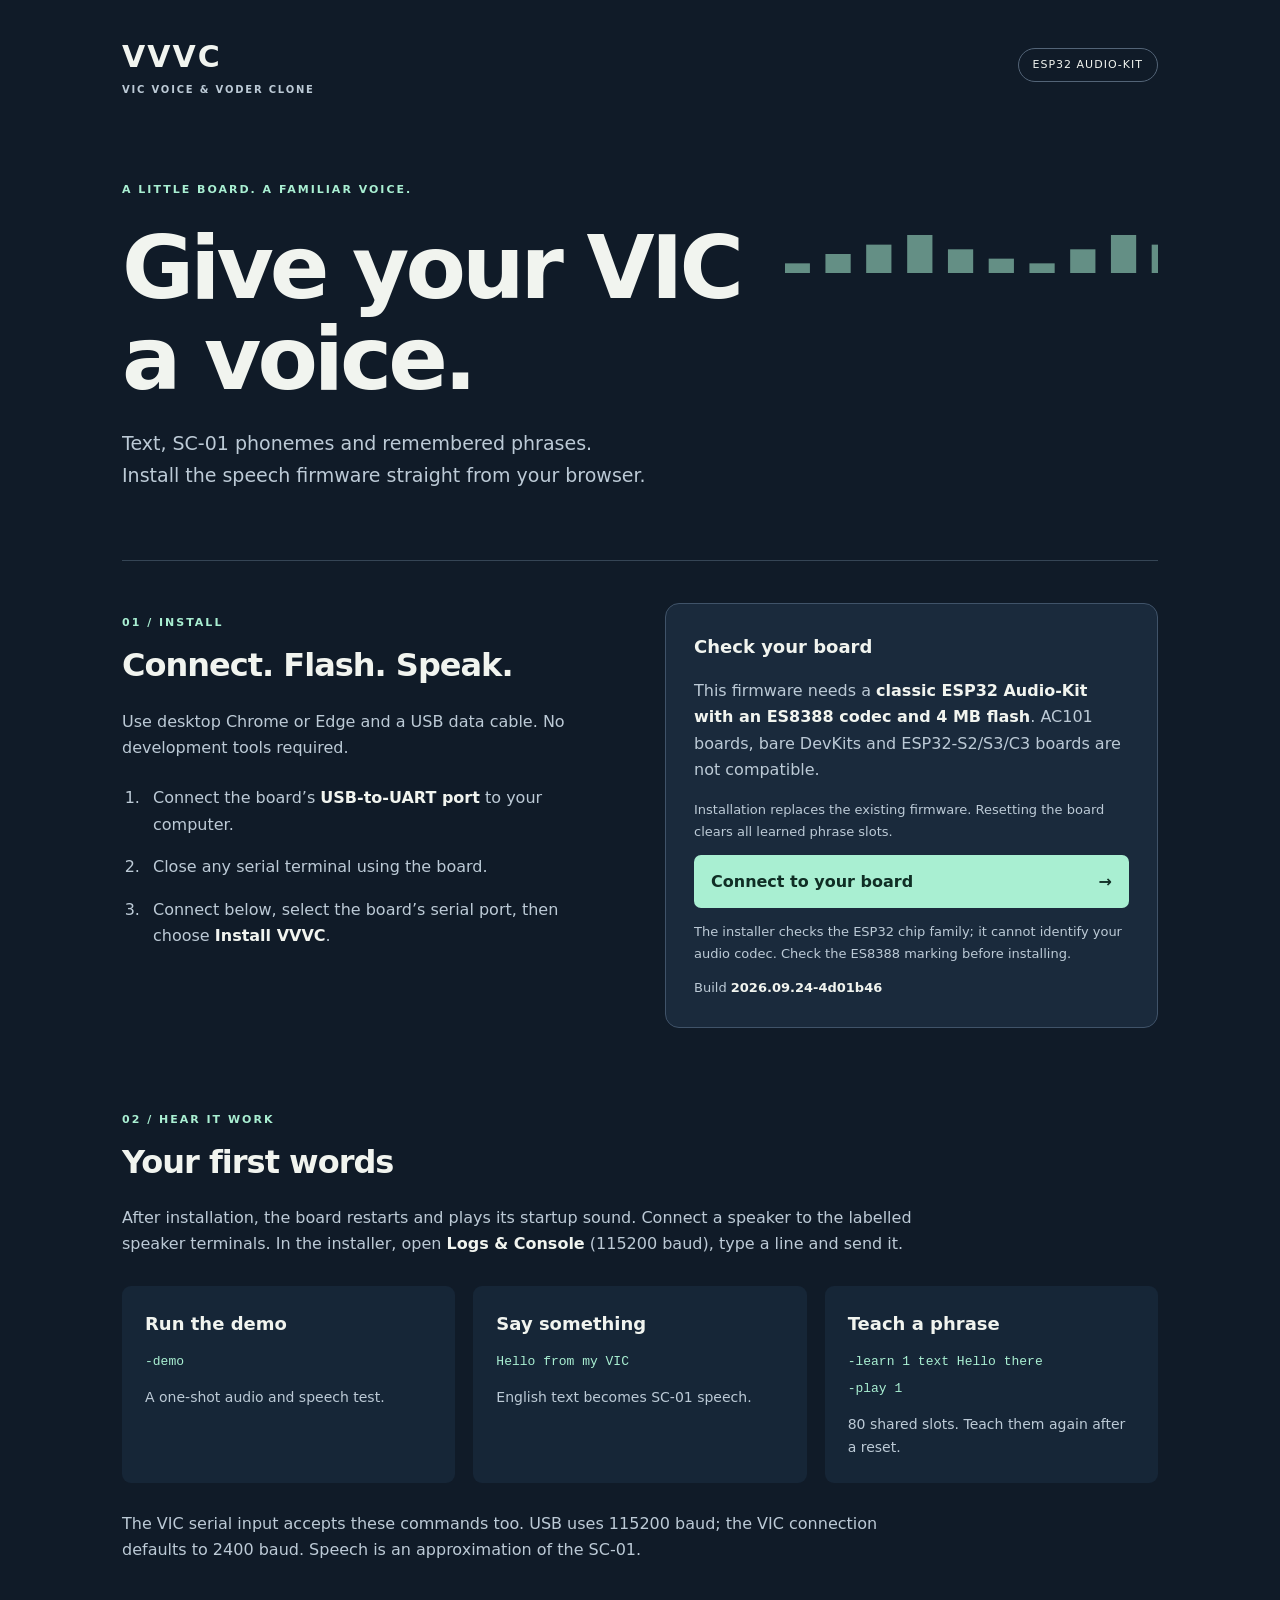
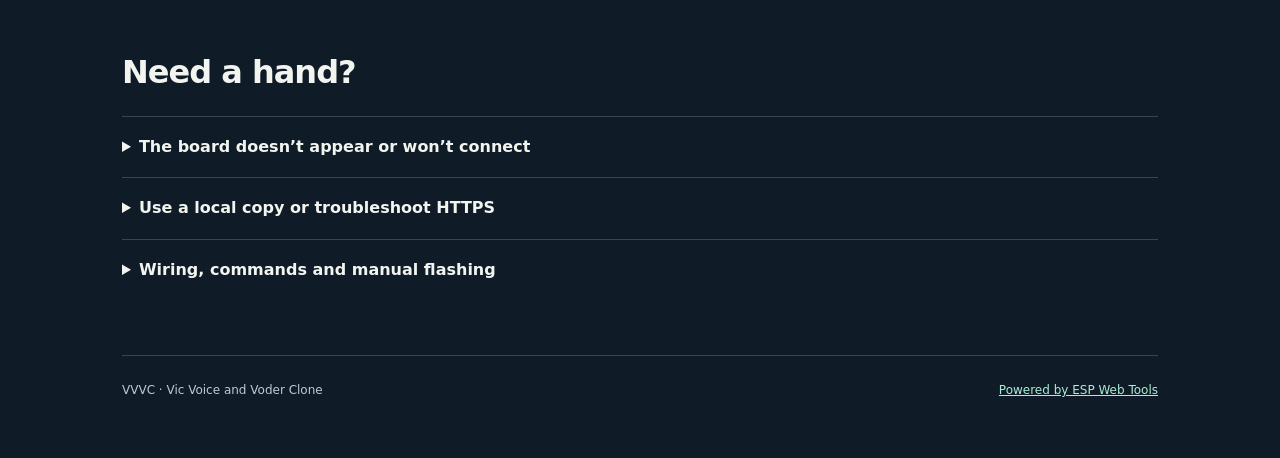
==== index.html @ d85aaa0e "Publish browser installer on project Pages" ====
<!doctype html>
<html lang="en">
<head>
  <meta charset="utf-8">
  <meta name="viewport" content="width=device-width, initial-scale=1">
  <meta name="description" content="Install Vic Voice and Voder Clone on an ESP32 Audio-Kit directly from your browser.">
  <title>VVVC · Install your voice</title>
  <link rel="stylesheet" href="style.css">
  <script type="module" src="app.js"></script>
</head>
<body>
<main>
  <header><a class="brand" href="./">VVVC<span>VIC VOICE &amp; VODER CLONE</span></a><span class="badge">ESP32 AUDIO-KIT</span></header>
  <section class="intro">
    <p class="eyebrow">A LITTLE BOARD. A FAMILIAR VOICE.</p>
    <h1>Give your VIC<br>a voice.</h1>
    <p class="lead">Text, SC-01 phonemes and remembered phrases.<br>Install the speech firmware straight from your browser.</p>
    <div class="wave" aria-hidden="true">▂ ▄ ▆ █ ▅ ▃ ▂ ▅ █ ▆ ▄ ▂ ▃ ▆ █ ▄ ▂</div>
  </section>
  <section class="installer" aria-labelledby="install-title">
    <div><p class="eyebrow">01 / INSTALL</p><h2 id="install-title">Connect. Flash. Speak.</h2>
      <p>Use desktop Chrome or Edge and a USB data cable. No development tools required.</p>
      <ol><li>Connect the board’s <strong>USB-to-UART port</strong> to your computer.</li><li>Close any serial terminal using the board.</li><li>Connect below, select the board’s serial port, then choose <strong>Install VVVC</strong>.</li></ol>
    </div>
    <div class="install-card">
      <h3>Check your board</h3>
      <p>This firmware needs a <strong>classic ESP32 Audio-Kit with an ES8388 codec and 4 MB flash</strong>. AC101 boards, bare DevKits and ESP32-S2/S3/C3 boards are not compatible.</p>
      <p class="small">Installation replaces the existing firmware. Resetting the board clears all learned phrase slots.</p>
      <div id="status" role="status">Loading the installer…</div>
      <esp-web-install-button id="installer" manifest="manifest.json" hidden>
        <button slot="activate">Connect to your board <span aria-hidden="true">→</span></button>
        <span slot="unsupported">Use desktop Chrome or Edge with Web Serial support.</span>
        <span slot="not-allowed">Open this page over HTTPS to connect to your board.</span>
      </esp-web-install-button>
      <p class="small">The installer checks the ESP32 chip family; it cannot identify your audio codec. Check the ES8388 marking before installing.</p>
      <p class="release">Build <strong>2026.09.24-4d01b46</strong></p>
    </div>
  </section>
  <section class="after" aria-labelledby="test-title"><p class="eyebrow">02 / HEAR IT WORK</p><h2 id="test-title">Your first words</h2>
    <p>After installation, the board restarts and plays its startup sound. Connect a speaker to the labelled speaker terminals. In the installer, open <strong>Logs &amp; Console</strong> (115200 baud), type a line and send it.</p>
    <div class="commands"><article><h3>Run the demo</h3><code>-demo</code><p>A one-shot audio and speech test.</p></article><article><h3>Say something</h3><code>Hello from my VIC</code><p>English text becomes SC-01 speech.</p></article><article><h3>Teach a phrase</h3><code>-learn 1 text Hello there</code><code>-play 1</code><p>80 shared slots. Teach them again after a reset.</p></article></div>
    <p>The VIC serial input accepts these commands too. USB uses 115200 baud; the VIC connection defaults to 2400 baud. Speech is an approximation of the SC-01.</p>
  </section>
  <section class="help"><h2>Need a hand?</h2><details><summary>The board doesn’t appear or won’t connect</summary><p>Check that the cable carries data and uses the USB-to-UART connector. Close other serial programs. If the installer stays on “Connecting”, hold BOOT while connecting, then release it once flashing begins. A missing serial port may require the USB bridge manufacturer’s driver.</p></details>
    <details><summary>Use a local copy or troubleshoot HTTPS</summary><p>This HTTPS site can flash directly from Chrome or Edge. For a local copy, <a href="vvvc-local-installer.zip" download>download the installer ZIP</a>, extract it, then double-click <strong>start-local.bat</strong> on Windows. This requires Python 3. Open <strong>http://localhost:8765</strong> in Chrome or Edge and leave the launcher window open while flashing. Do not open index.html directly from a drive.</p><p>Browsers need HTTPS with a trusted certificate or localhost to access USB serial ports. An ordinary HTTP website can provide downloads, but cannot connect to your board.</p></details>
    <details><summary>Wiring, commands and manual flashing</summary><p><a href="guide.pdf">User &amp; VIC-20 wiring guide (review draft, PDF)</a> — includes connector viewing directions, examples and phrase learning.</p><p><a href="firmware/vvvc-8982aad5107b84ea.bin" download>Download the merged firmware</a> for manual installation at address <code>0x0</code>. It includes the bootloader and partition table.</p><p><a href="release.json">Build details and SHA-256 checksum</a></p></details>
  </section>
  <footer><span>VVVC · Vic Voice and Voder Clone</span><a href="https://esphome.github.io/esp-web-tools/">Powered by ESP Web Tools</a></footer>
</main>
</body>
</html>
---- style.css ----
:root{color-scheme:dark;--bg:#101b28;--panel:#1a2a3c;--ink:#f1f4ef;--muted:#bccad6;--accent:#a9efd2;font:16px/1.65 system-ui,sans-serif}*{box-sizing:border-box}body{margin:0;background:var(--bg);color:var(--ink)}main{max-width:1100px;margin:auto;padding:32px}a{color:var(--accent)}header,footer{display:flex;justify-content:space-between;align-items:center;gap:24px}.brand{text-decoration:none;font-size:30px;font-weight:850;letter-spacing:2px;color:var(--ink)}.brand span{display:block;font-size:10px;letter-spacing:1.8px;color:var(--muted)}.badge{font-size:11px;letter-spacing:1px;border:1px solid #536477;border-radius:30px;padding:7px 14px}.intro{position:relative;padding:72px 0 50px;overflow:hidden}.eyebrow{color:var(--accent);font-size:11px;font-weight:750;letter-spacing:2px}h1{font-size:clamp(56px,8vw,88px);line-height:1.03;letter-spacing:-4px;margin:24px 0}h2{font-size:32px;line-height:1.2;letter-spacing:-1px;margin:14px 0 24px}h3{font-size:18px;margin:0 0 12px}.lead{font-size:19px;color:var(--muted)}.wave{position:absolute;right:0;top:130px;color:var(--accent);font-size:32px;letter-spacing:3px;opacity:.55;width:36%;overflow:hidden;white-space:nowrap}.installer{display:grid;grid-template-columns:1fr 1fr;gap:50px;border-top:1px solid #354555;padding:42px 0}p,li{color:var(--muted)}strong{color:var(--ink)}ol{padding-left:23px}li{padding:8px 0 8px 8px}.install-card{background:var(--panel);border:1px solid #405369;border-radius:14px;padding:28px}.small,.release{font-size:13px}.release{margin-bottom:0}.release strong{overflow-wrap:anywhere}button{width:100%;border:0;border-radius:7px;background:var(--accent);color:#102e25;font:750 16px system-ui;padding:17px;cursor:pointer;display:flex;justify-content:space-between}button:hover{background:#d0f9e8}button:focus-visible,a:focus-visible,summary:focus-visible{outline:3px solid #ffd988;outline-offset:5px}#status:not(:empty){padding:12px;border-left:3px solid #ffd988;color:#ffe8b7;margin-bottom:16px}#status:empty{display:none}[hidden]{display:none!important}.after{padding:30px 0}.after>p{max-width:800px}.commands{display:grid;grid-template-columns:repeat(3,1fr);gap:18px;margin:28px 0}.commands article{padding:23px;background:#162637;border-radius:9px}.commands code{display:block;margin:6px 0;color:var(--accent);font-size:13px;overflow-wrap:anywhere}.commands p{font-size:14px;margin-bottom:0}.help{padding:30px 0}details{border-top:1px solid #354555;padding:17px 0}summary{cursor:pointer;font-weight:650}details p{max-width:850px}footer{margin-top:25px;border-top:1px solid #354555;padding:25px 0;font-size:12px;color:var(--muted)}@media(max-width:760px){main{padding:22px}.badge{display:none}.intro{padding:45px 0 30px}.wave{display:none}.installer{grid-template-columns:1fr;gap:20px}.commands{grid-template-columns:1fr}.install-card{padding:22px}footer{align-items:flex-start;flex-direction:column;gap:8px}}
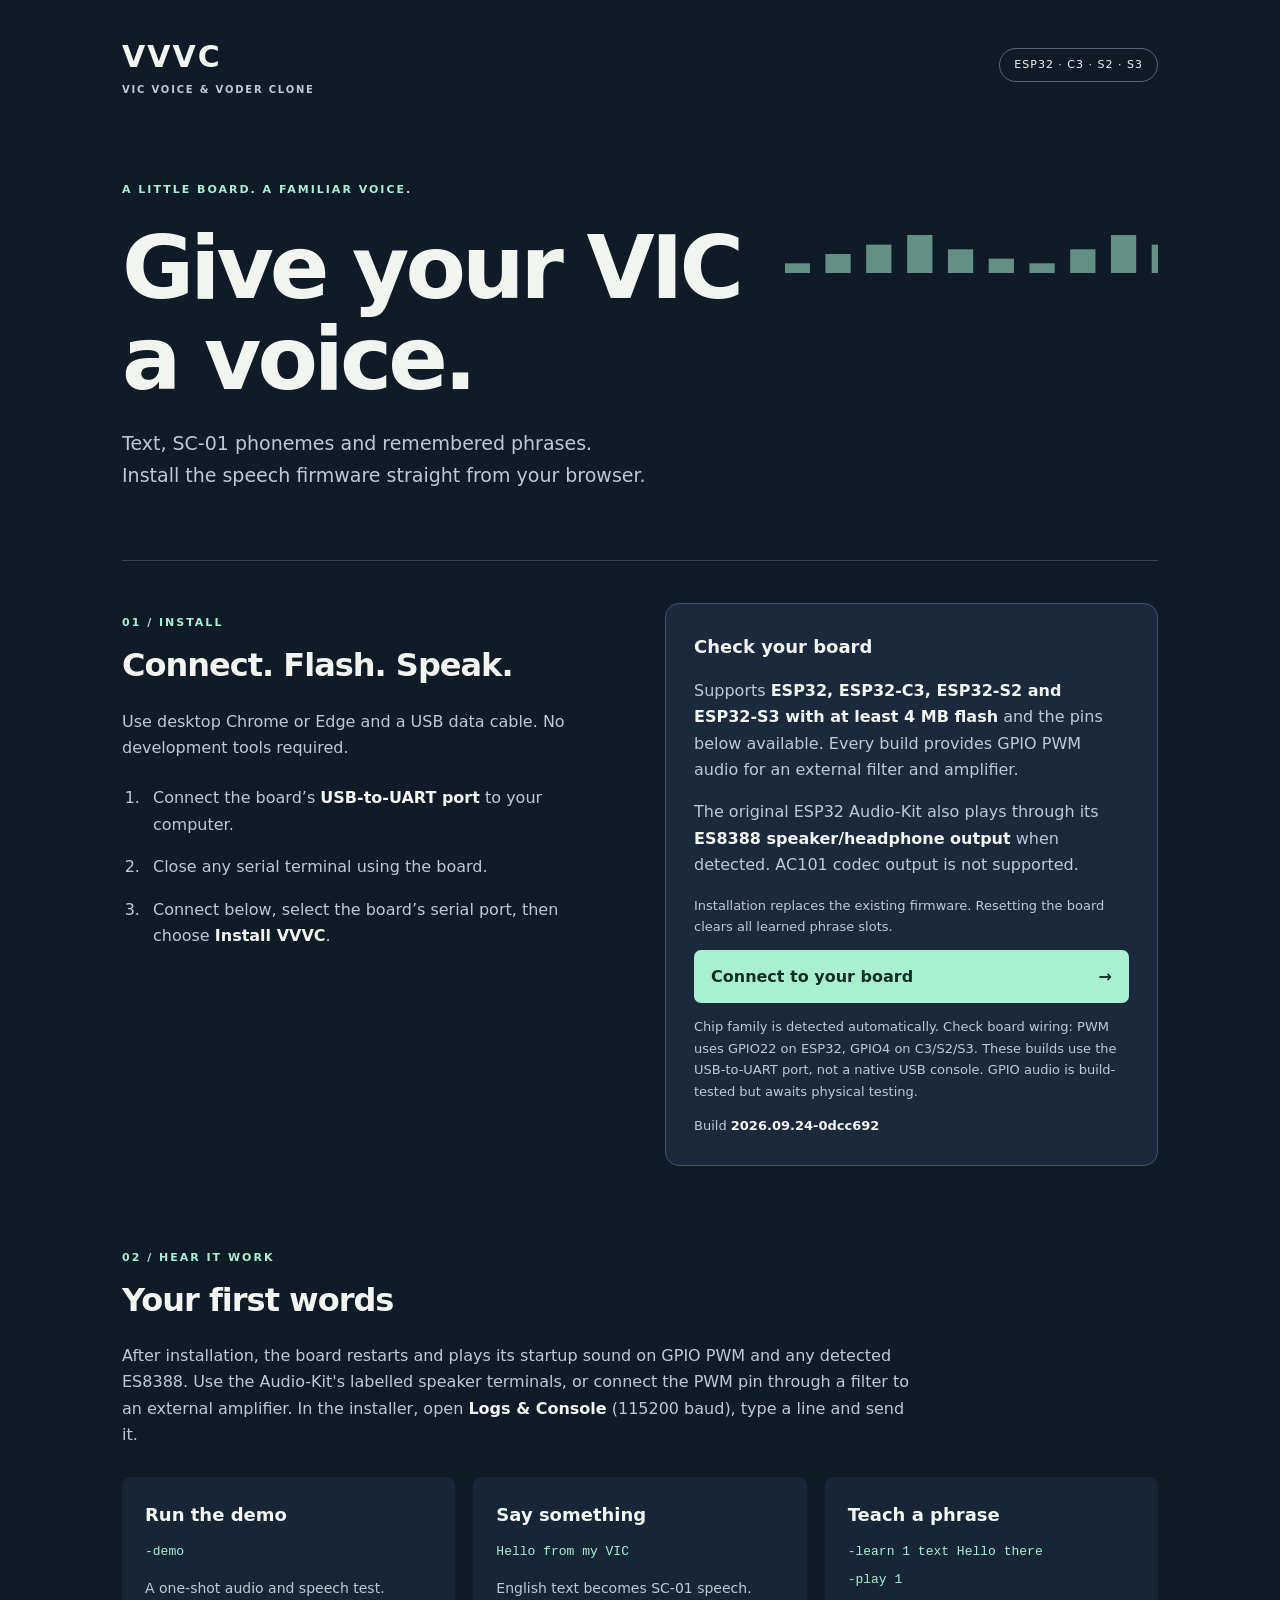
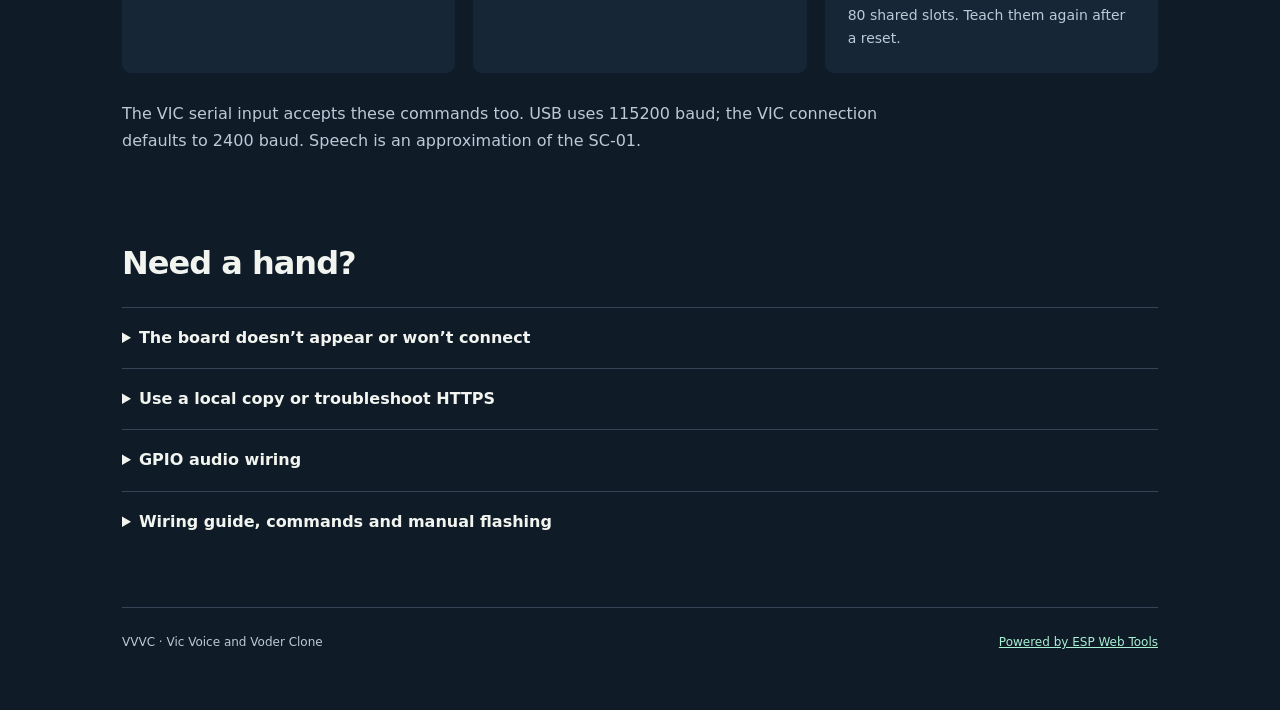
==== commit b2fcd87b: "Publish current VVVC browser installer" ====
--- a/index.html
+++ b/index.html
@@ -3,14 +3,14 @@
 <head>
   <meta charset="utf-8">
   <meta name="viewport" content="width=device-width, initial-scale=1">
-  <meta name="description" content="Install Vic Voice and Voder Clone on an ESP32 Audio-Kit directly from your browser.">
+  <meta name="description" content="Install Vic Voice and Voder Clone on ESP32, C3, S2 or S3 boards, with GPIO PWM audio and optional Audio-Kit speaker output.">
   <title>VVVC · Install your voice</title>
   <link rel="stylesheet" href="style.css">
   <script type="module" src="app.js"></script>
 </head>
 <body>
 <main>
-  <header><a class="brand" href="./">VVVC<span>VIC VOICE &amp; VODER CLONE</span></a><span class="badge">ESP32 AUDIO-KIT</span></header>
+  <header><a class="brand" href="./">VVVC<span>VIC VOICE &amp; VODER CLONE</span></a><span class="badge">ESP32 · C3 · S2 · S3</span></header>
   <section class="intro">
     <p class="eyebrow">A LITTLE BOARD. A FAMILIAR VOICE.</p>
     <h1>Give your VIC<br>a voice.</h1>
@@ -24,7 +24,8 @@
     </div>
     <div class="install-card">
       <h3>Check your board</h3>
-      <p>This firmware needs a <strong>classic ESP32 Audio-Kit with an ES8388 codec and 4 MB flash</strong>. AC101 boards, bare DevKits and ESP32-S2/S3/C3 boards are not compatible.</p>
+      <p>Supports <strong>ESP32, ESP32-C3, ESP32-S2 and ESP32-S3 with at least 4 MB flash</strong> and the pins below available. Every build provides GPIO PWM audio for an external filter and amplifier.</p>
+      <p>The original ESP32 Audio-Kit also plays through its <strong>ES8388 speaker/headphone output</strong> when detected. AC101 codec output is not supported.</p>
       <p class="small">Installation replaces the existing firmware. Resetting the board clears all learned phrase slots.</p>
       <div id="status" role="status">Loading the installer…</div>
       <esp-web-install-button id="installer" manifest="manifest.json" hidden>
@@ -32,18 +33,23 @@
         <span slot="unsupported">Use desktop Chrome or Edge with Web Serial support.</span>
         <span slot="not-allowed">Open this page over HTTPS to connect to your board.</span>
       </esp-web-install-button>
-      <p class="small">The installer checks the ESP32 chip family; it cannot identify your audio codec. Check the ES8388 marking before installing.</p>
-      <p class="release">Build <strong>2026.09.24-4d01b46</strong></p>
+      <p class="small">Chip family is detected automatically. Check board wiring: PWM uses GPIO22 on ESP32, GPIO4 on C3/S2/S3. These builds use the USB-to-UART port, not a native USB console. GPIO audio is build-tested but awaits physical testing.</p>
+      <p class="release">Build <strong>2026.09.24-0dcc692</strong></p>
     </div>
   </section>
   <section class="after" aria-labelledby="test-title"><p class="eyebrow">02 / HEAR IT WORK</p><h2 id="test-title">Your first words</h2>
-    <p>After installation, the board restarts and plays its startup sound. Connect a speaker to the labelled speaker terminals. In the installer, open <strong>Logs &amp; Console</strong> (115200 baud), type a line and send it.</p>
+    <p>After installation, the board restarts and plays its startup sound on GPIO PWM and any detected ES8388. Use the Audio-Kit's labelled speaker terminals, or connect the PWM pin through a filter to an external amplifier. In the installer, open <strong>Logs &amp; Console</strong> (115200 baud), type a line and send it.</p>
     <div class="commands"><article><h3>Run the demo</h3><code>-demo</code><p>A one-shot audio and speech test.</p></article><article><h3>Say something</h3><code>Hello from my VIC</code><p>English text becomes SC-01 speech.</p></article><article><h3>Teach a phrase</h3><code>-learn 1 text Hello there</code><code>-play 1</code><p>80 shared slots. Teach them again after a reset.</p></article></div>
     <p>The VIC serial input accepts these commands too. USB uses 115200 baud; the VIC connection defaults to 2400 baud. Speech is an approximation of the SC-01.</p>
   </section>
   <section class="help"><h2>Need a hand?</h2><details><summary>The board doesn’t appear or won’t connect</summary><p>Check that the cable carries data and uses the USB-to-UART connector. Close other serial programs. If the installer stays on “Connecting”, hold BOOT while connecting, then release it once flashing begins. A missing serial port may require the USB bridge manufacturer’s driver.</p></details>
     <details><summary>Use a local copy or troubleshoot HTTPS</summary><p>This HTTPS site can flash directly from Chrome or Edge. For a local copy, <a href="vvvc-local-installer.zip" download>download the installer ZIP</a>, extract it, then double-click <strong>start-local.bat</strong> on Windows. This requires Python 3. Open <strong>http://localhost:8765</strong> in Chrome or Edge and leave the launcher window open while flashing. Do not open index.html directly from a drive.</p><p>Browsers need HTTPS with a trusted certificate or localhost to access USB serial ports. An ordinary HTTP website can provide downloads, but cannot connect to your board.</p></details>
-    <details><summary>Wiring, commands and manual flashing</summary><p><a href="guide.pdf">User &amp; VIC-20 wiring guide (review draft, PDF)</a> — includes connector viewing directions, examples and phrase learning.</p><p><a href="firmware/vvvc-8982aad5107b84ea.bin" download>Download the merged firmware</a> for manual installation at address <code>0x0</code>. It includes the bootloader and partition table.</p><p><a href="release.json">Build details and SHA-256 checksum</a></p></details>
+    <details><summary>GPIO audio wiring</summary><p><strong>ESP32: GPIO22. C3/S2/S3: GPIO4.</strong> The signal is 8-bit PWM with a 156.25 kHz carrier, idle at 50% duty. It needs a low-pass filter, DC-blocking capacitor and amplifier. Never connect a speaker or headphones directly to a GPIO.</p><pre>PWM -- 1k --+-- 4.7k --+-- 1uF film -- amplifier input
+           |         |
+          22nF      4.7nF
+           |         |
+GND -------+---------+-------------- amplifier ground</pre><p>Use a high-impedance amplifier input (47 kOhm or greater), short wires and low initial volume. Check your board schematic for pin conflicts. The GPIO and codec carry the same sound with independent buffering, so they are not phase-aligned.</p><p>VIC UART RX/TX: GPIO18/5 on ESP32; GPIO6/7 on C3/S2/S3. The VIC transmit line still needs 5 V to 3.3 V level conversion. On the classic ESP32, GPIO33/32 are reserved for codec detection.</p></details>
+    <details><summary>Wiring guide, commands and manual flashing</summary><p><a href="guide.pdf">Audio-Kit user &amp; VIC-20 wiring guide (review draft, PDF)</a> — includes connector viewing directions, examples and phrase learning. This earlier guide does not cover the new GPIO circuit or C3/S2/S3 pin assignments above.</p><p>Choose the image for your chip family. All merged images include the bootloader and partition table and are flashed at <code>0x0</code>.</p><ul><li><a href="firmware/vvvc-esp32-26ab51cab584ed73.bin" download>ESP32 merged firmware</a></li><li><a href="firmware/vvvc-esp32c3-a80797969e1f2220.bin" download>ESP32-C3 merged firmware</a></li><li><a href="firmware/vvvc-esp32s2-a0f435d031085f73.bin" download>ESP32-S2 merged firmware</a></li><li><a href="firmware/vvvc-esp32s3-840fc54f69fe7b0f.bin" download>ESP32-S3 merged firmware</a></li></ul><p><a href="release.json">Build details and SHA-256 checksums</a></p></details>
   </section>
   <footer><span>VVVC · Vic Voice and Voder Clone</span><a href="https://esphome.github.io/esp-web-tools/">Powered by ESP Web Tools</a></footer>
 </main>
--- a/style.css
+++ b/style.css
@@ -1 +1,2 @@
 :root{color-scheme:dark;--bg:#101b28;--panel:#1a2a3c;--ink:#f1f4ef;--muted:#bccad6;--accent:#a9efd2;font:16px/1.65 system-ui,sans-serif}*{box-sizing:border-box}body{margin:0;background:var(--bg);color:var(--ink)}main{max-width:1100px;margin:auto;padding:32px}a{color:var(--accent)}header,footer{display:flex;justify-content:space-between;align-items:center;gap:24px}.brand{text-decoration:none;font-size:30px;font-weight:850;letter-spacing:2px;color:var(--ink)}.brand span{display:block;font-size:10px;letter-spacing:1.8px;color:var(--muted)}.badge{font-size:11px;letter-spacing:1px;border:1px solid #536477;border-radius:30px;padding:7px 14px}.intro{position:relative;padding:72px 0 50px;overflow:hidden}.eyebrow{color:var(--accent);font-size:11px;font-weight:750;letter-spacing:2px}h1{font-size:clamp(56px,8vw,88px);line-height:1.03;letter-spacing:-4px;margin:24px 0}h2{font-size:32px;line-height:1.2;letter-spacing:-1px;margin:14px 0 24px}h3{font-size:18px;margin:0 0 12px}.lead{font-size:19px;color:var(--muted)}.wave{position:absolute;right:0;top:130px;color:var(--accent);font-size:32px;letter-spacing:3px;opacity:.55;width:36%;overflow:hidden;white-space:nowrap}.installer{display:grid;grid-template-columns:1fr 1fr;gap:50px;border-top:1px solid #354555;padding:42px 0}p,li{color:var(--muted)}strong{color:var(--ink)}ol{padding-left:23px}li{padding:8px 0 8px 8px}.install-card{background:var(--panel);border:1px solid #405369;border-radius:14px;padding:28px}.small,.release{font-size:13px}.release{margin-bottom:0}.release strong{overflow-wrap:anywhere}button{width:100%;border:0;border-radius:7px;background:var(--accent);color:#102e25;font:750 16px system-ui;padding:17px;cursor:pointer;display:flex;justify-content:space-between}button:hover{background:#d0f9e8}button:focus-visible,a:focus-visible,summary:focus-visible{outline:3px solid #ffd988;outline-offset:5px}#status:not(:empty){padding:12px;border-left:3px solid #ffd988;color:#ffe8b7;margin-bottom:16px}#status:empty{display:none}[hidden]{display:none!important}.after{padding:30px 0}.after>p{max-width:800px}.commands{display:grid;grid-template-columns:repeat(3,1fr);gap:18px;margin:28px 0}.commands article{padding:23px;background:#162637;border-radius:9px}.commands code{display:block;margin:6px 0;color:var(--accent);font-size:13px;overflow-wrap:anywhere}.commands p{font-size:14px;margin-bottom:0}.help{padding:30px 0}details{border-top:1px solid #354555;padding:17px 0}summary{cursor:pointer;font-weight:650}details p{max-width:850px}footer{margin-top:25px;border-top:1px solid #354555;padding:25px 0;font-size:12px;color:var(--muted)}@media(max-width:760px){main{padding:22px}.badge{display:none}.intro{padding:45px 0 30px}.wave{display:none}.installer{grid-template-columns:1fr;gap:20px}.commands{grid-template-columns:1fr}.install-card{padding:22px}footer{align-items:flex-start;flex-direction:column;gap:8px}}
+pre{max-width:100%;overflow-x:auto;padding:16px;background:#162637;border-radius:8px;font-size:13px}
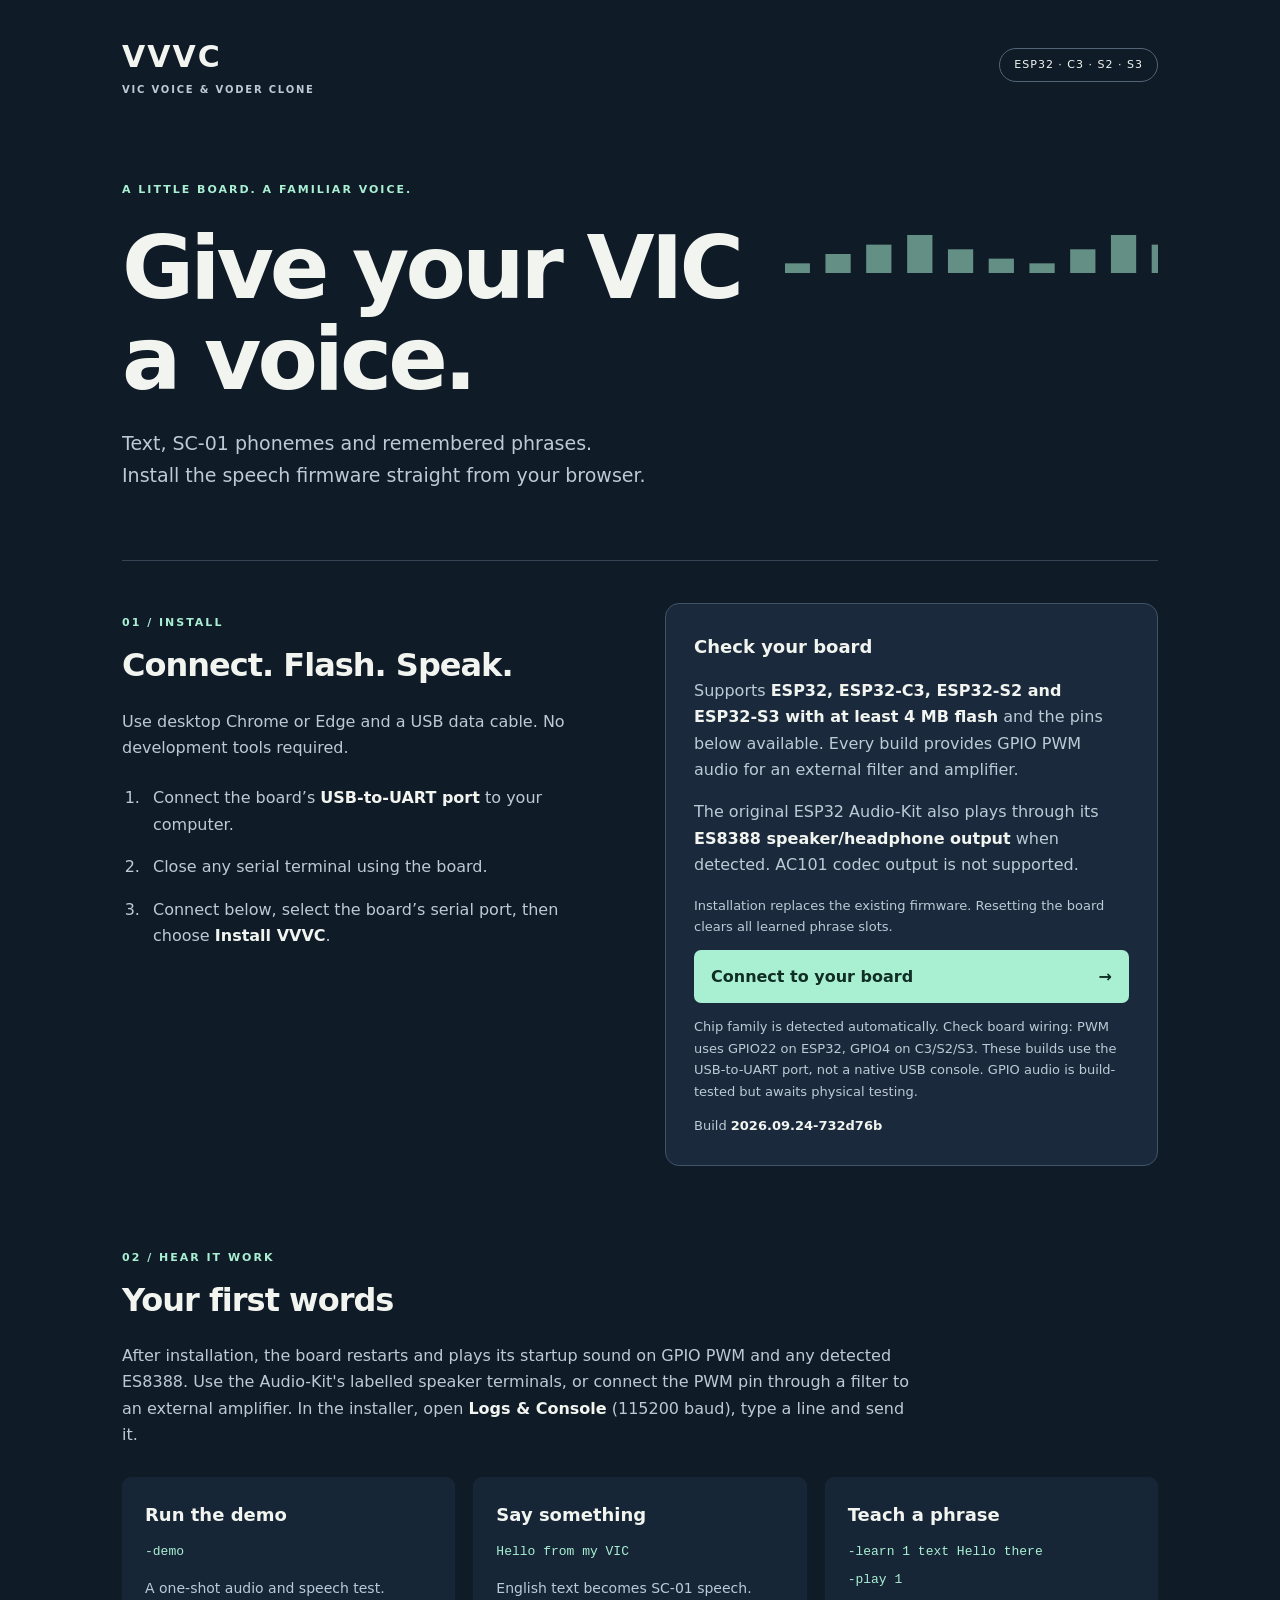
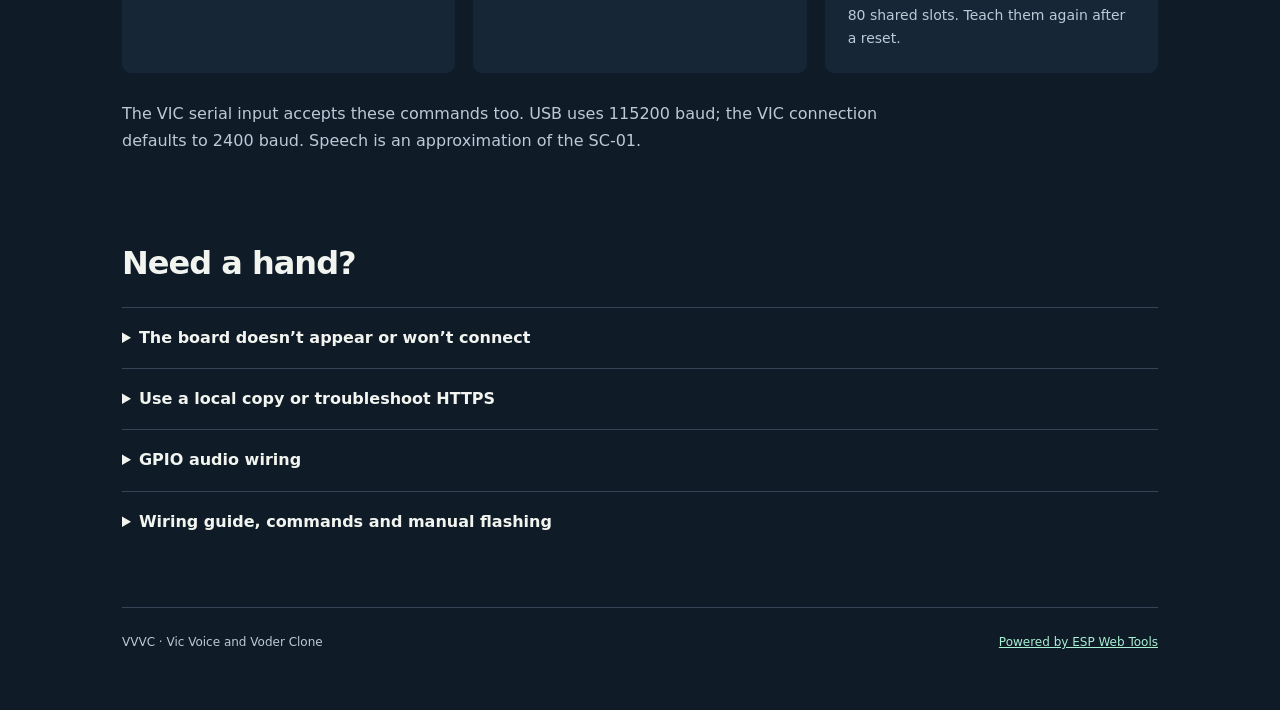
==== commit 518da3e6: "Publish current VVVC browser installer" ====
--- a/index.html
+++ b/index.html
@@ -34,7 +34,7 @@
         <span slot="not-allowed">Open this page over HTTPS to connect to your board.</span>
       </esp-web-install-button>
       <p class="small">Chip family is detected automatically. Check board wiring: PWM uses GPIO22 on ESP32, GPIO4 on C3/S2/S3. These builds use the USB-to-UART port, not a native USB console. GPIO audio is build-tested but awaits physical testing.</p>
-      <p class="release">Build <strong>2026.09.24-0dcc692</strong></p>
+      <p class="release">Build <strong>2026.09.24-732d76b</strong></p>
     </div>
   </section>
   <section class="after" aria-labelledby="test-title"><p class="eyebrow">02 / HEAR IT WORK</p><h2 id="test-title">Your first words</h2>
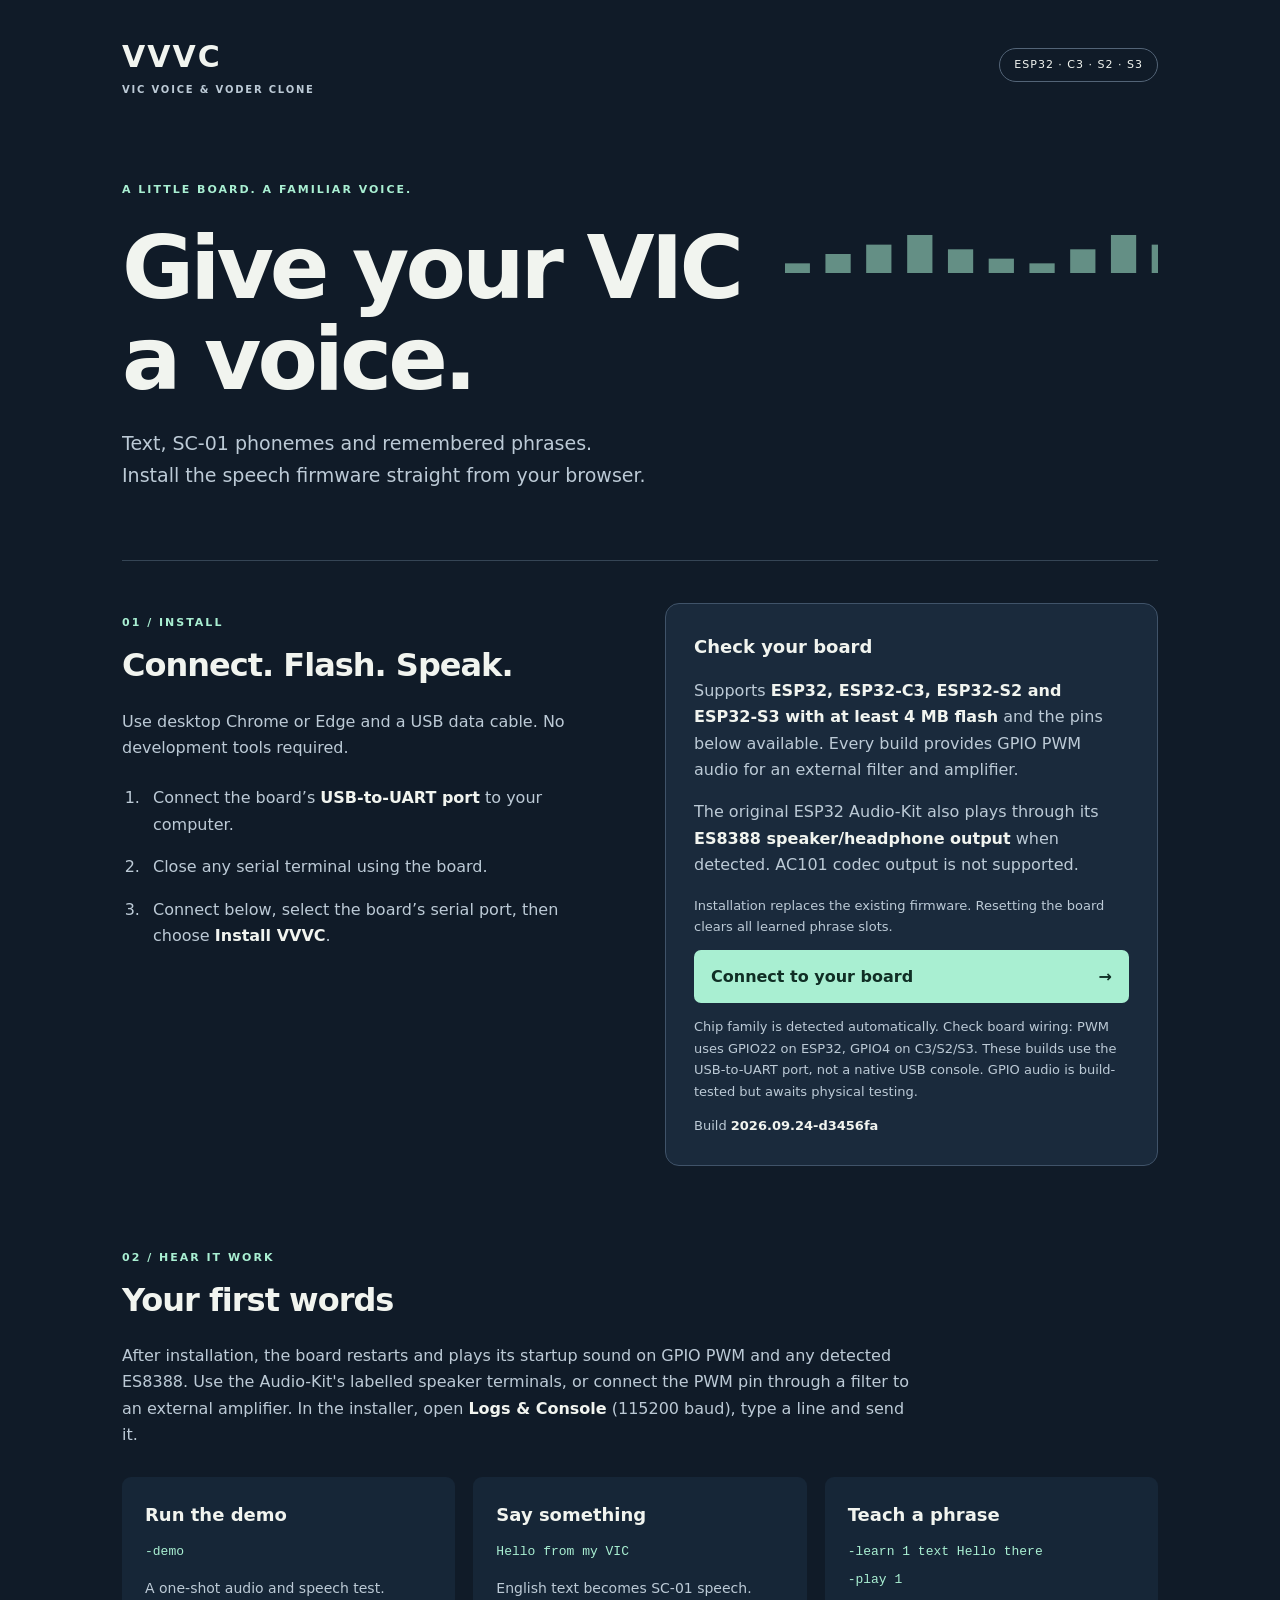
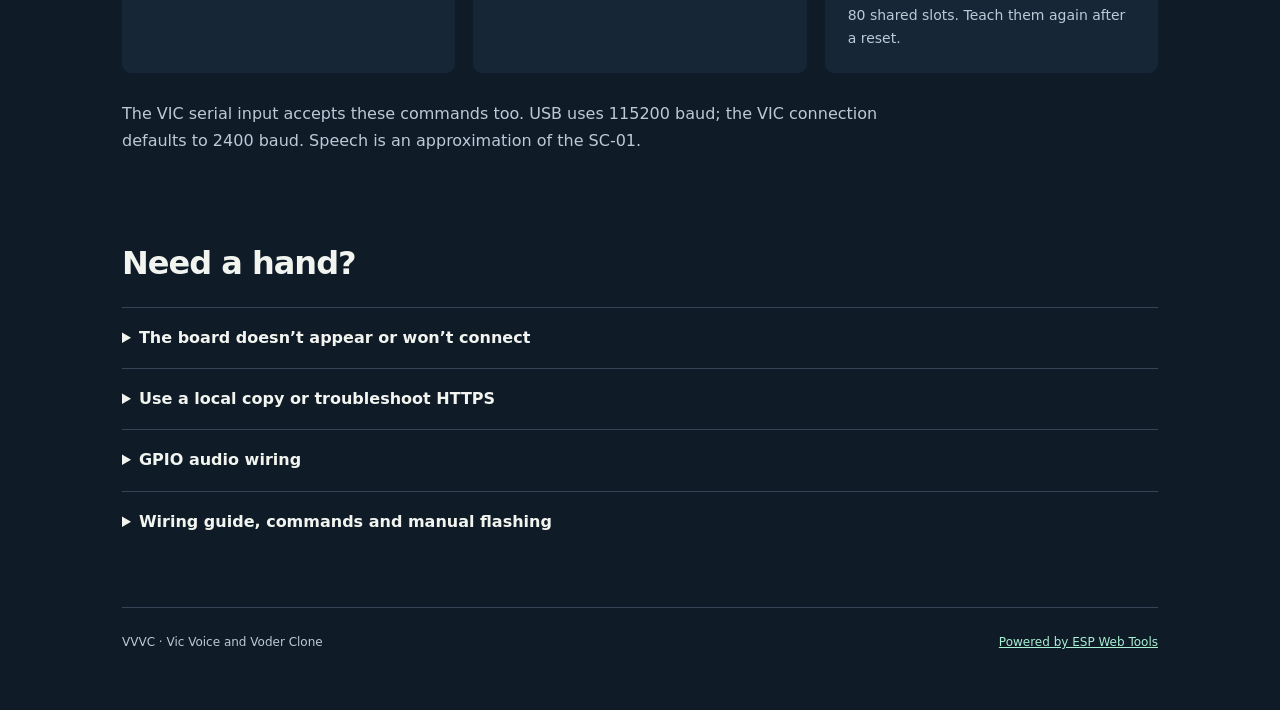
==== commit e533e0d4: "Publish current VVVC browser installer" ====
--- a/index.html
+++ b/index.html
@@ -34,7 +34,7 @@
         <span slot="not-allowed">Open this page over HTTPS to connect to your board.</span>
       </esp-web-install-button>
       <p class="small">Chip family is detected automatically. Check board wiring: PWM uses GPIO22 on ESP32, GPIO4 on C3/S2/S3. These builds use the USB-to-UART port, not a native USB console. GPIO audio is build-tested but awaits physical testing.</p>
-      <p class="release">Build <strong>2026.09.24-732d76b</strong></p>
+      <p class="release">Build <strong>2026.09.24-d3456fa</strong></p>
     </div>
   </section>
   <section class="after" aria-labelledby="test-title"><p class="eyebrow">02 / HEAR IT WORK</p><h2 id="test-title">Your first words</h2>
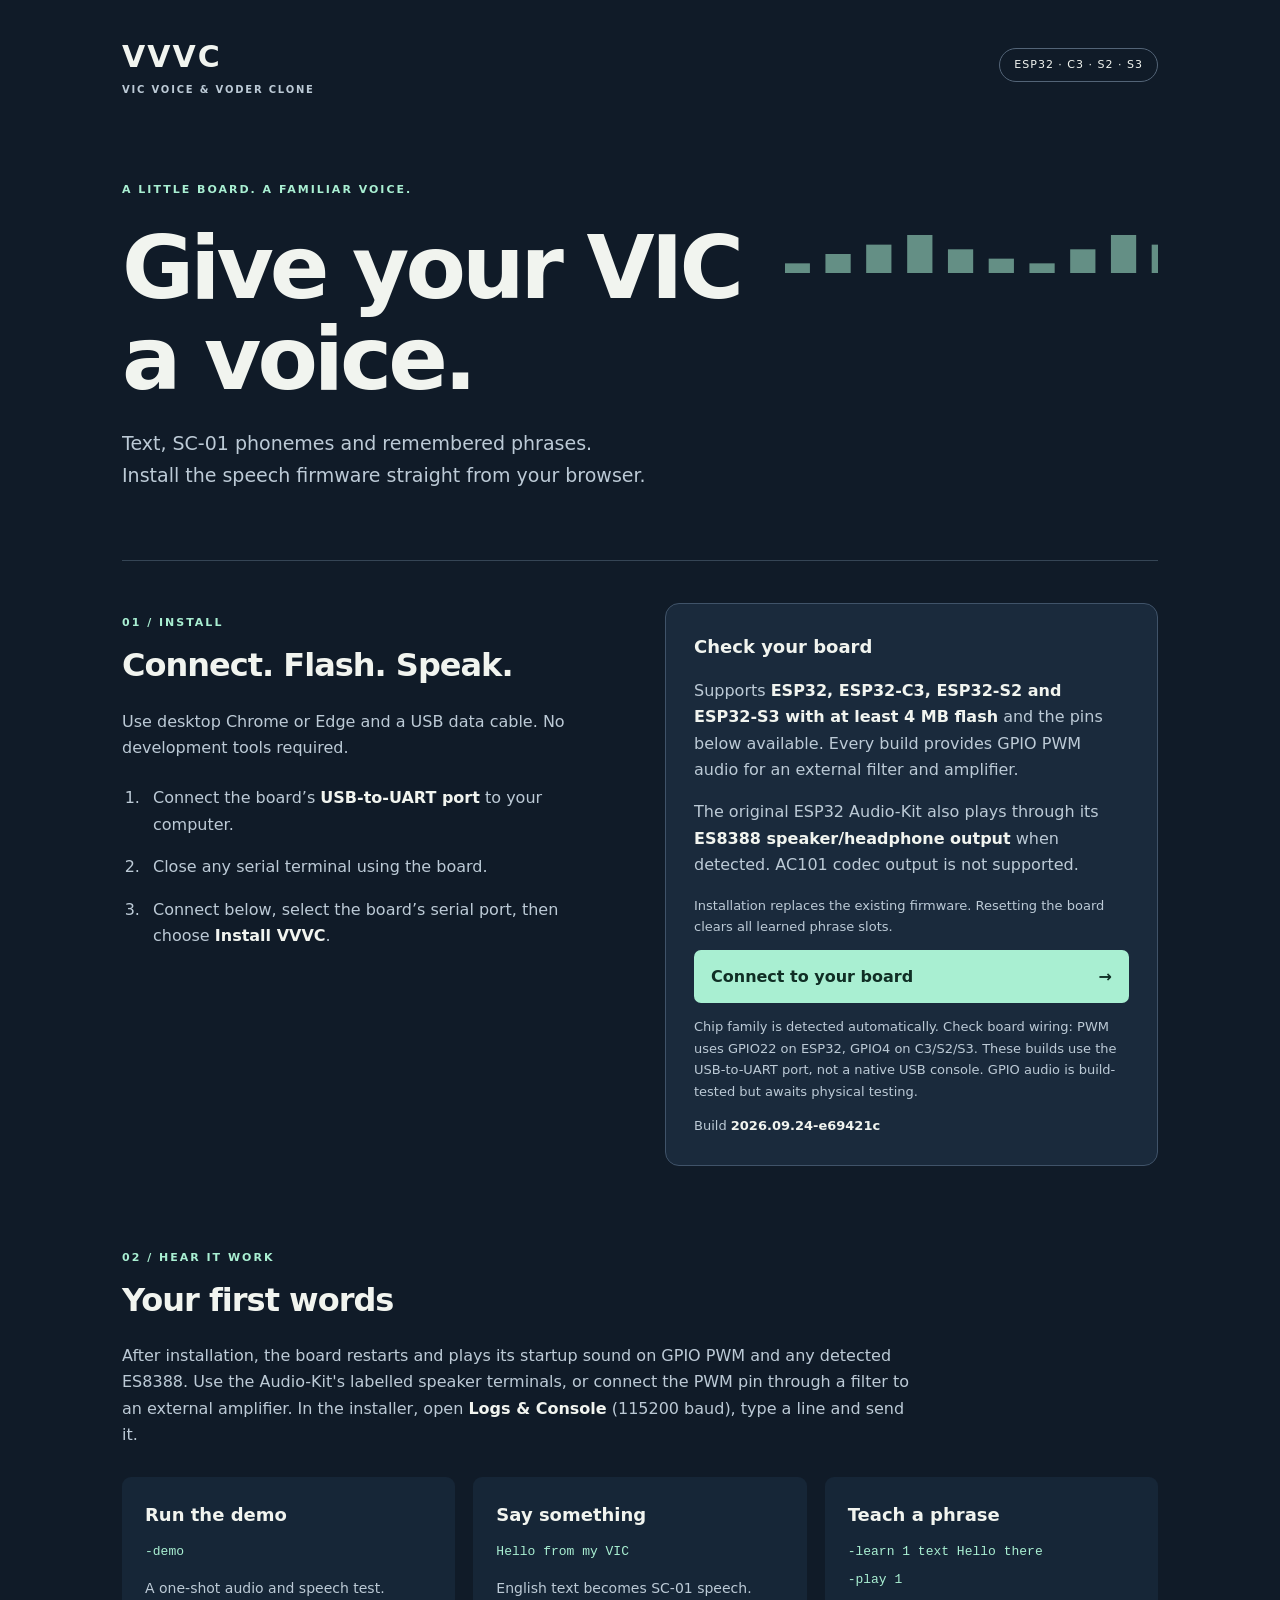
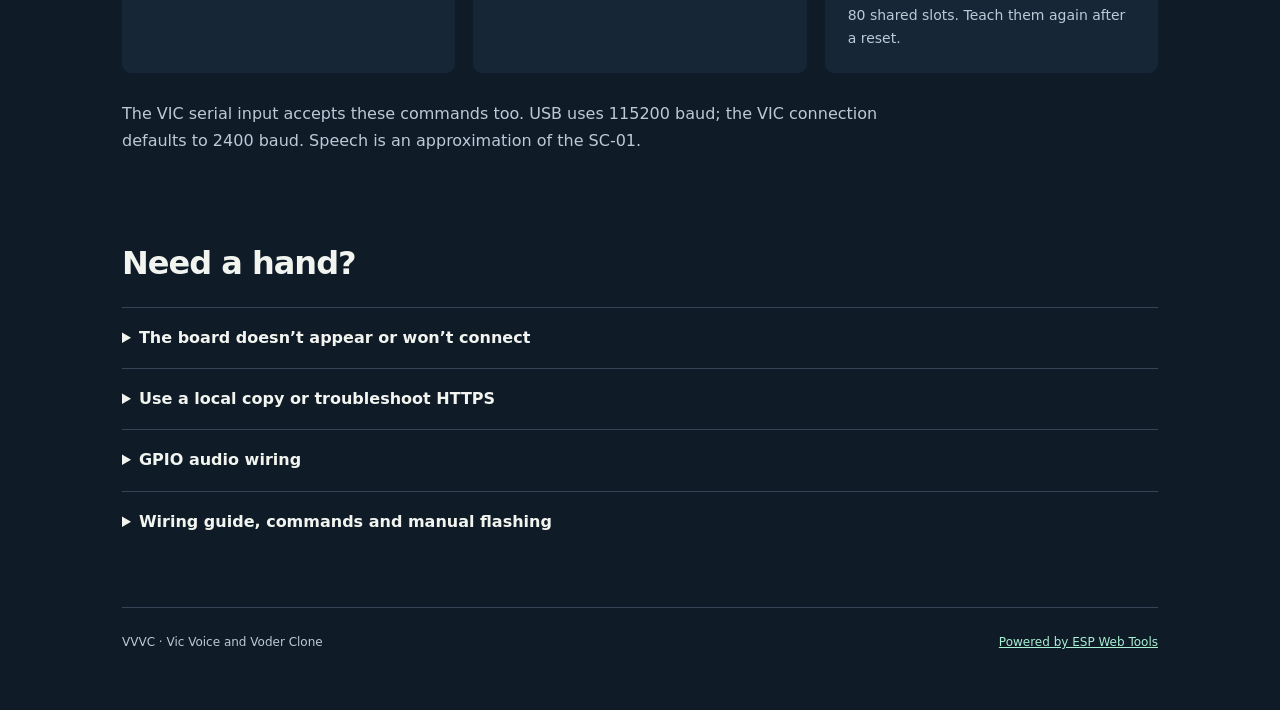
==== commit 612997d8: "Publish current VVVC browser installer" ====
--- a/index.html
+++ b/index.html
@@ -34,7 +34,7 @@
         <span slot="not-allowed">Open this page over HTTPS to connect to your board.</span>
       </esp-web-install-button>
       <p class="small">Chip family is detected automatically. Check board wiring: PWM uses GPIO22 on ESP32, GPIO4 on C3/S2/S3. These builds use the USB-to-UART port, not a native USB console. GPIO audio is build-tested but awaits physical testing.</p>
-      <p class="release">Build <strong>2026.09.24-d3456fa</strong></p>
+      <p class="release">Build <strong>2026.09.24-e69421c</strong></p>
     </div>
   </section>
   <section class="after" aria-labelledby="test-title"><p class="eyebrow">02 / HEAR IT WORK</p><h2 id="test-title">Your first words</h2>
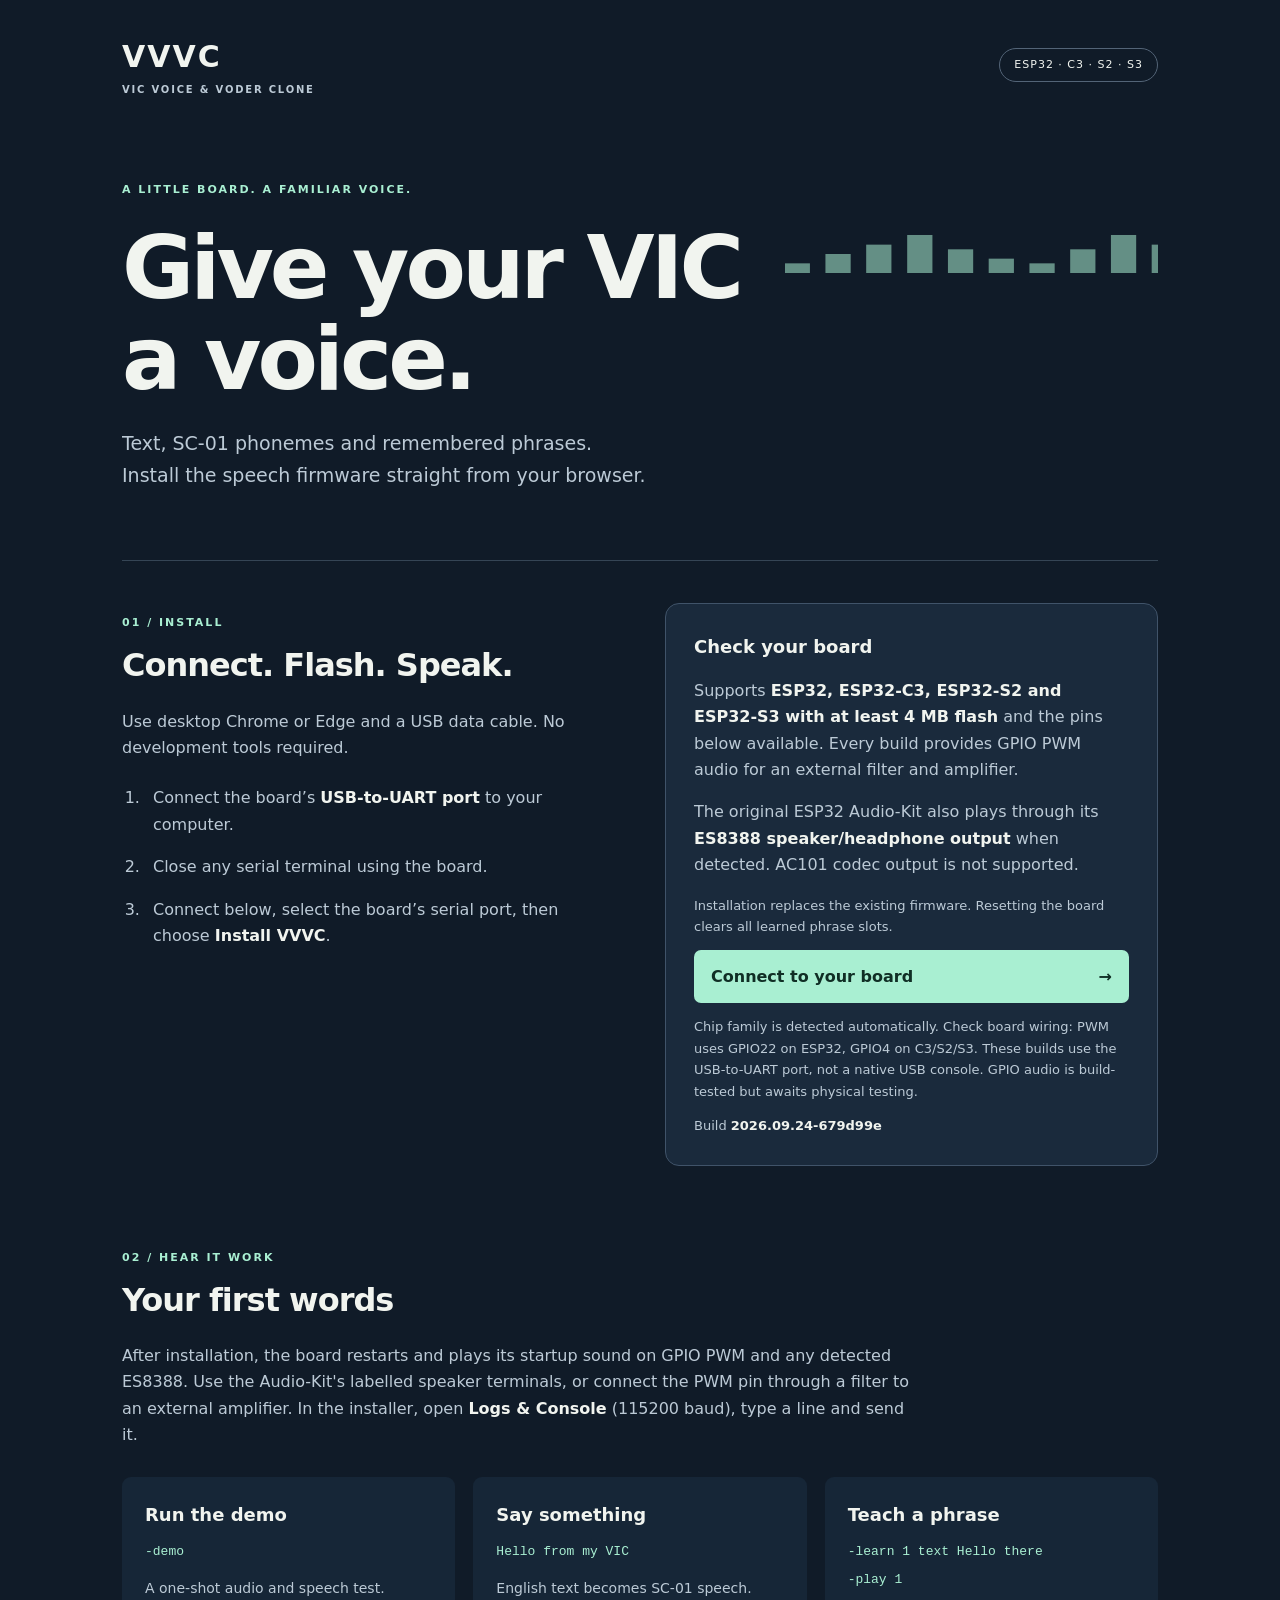
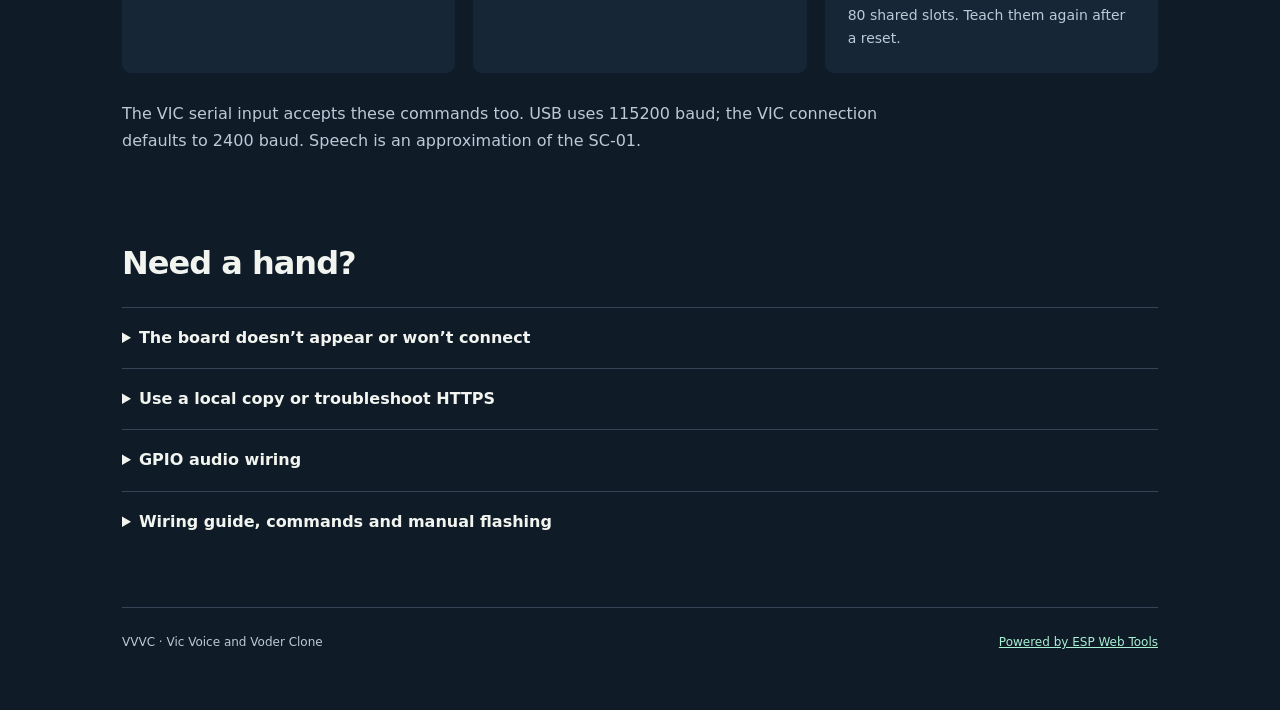
==== commit 07eb3417: "Publish current VVVC browser installer" ====
--- a/index.html
+++ b/index.html
@@ -34,7 +34,7 @@
         <span slot="not-allowed">Open this page over HTTPS to connect to your board.</span>
       </esp-web-install-button>
       <p class="small">Chip family is detected automatically. Check board wiring: PWM uses GPIO22 on ESP32, GPIO4 on C3/S2/S3. These builds use the USB-to-UART port, not a native USB console. GPIO audio is build-tested but awaits physical testing.</p>
-      <p class="release">Build <strong>2026.09.24-e69421c</strong></p>
+      <p class="release">Build <strong>2026.09.24-679d99e</strong></p>
     </div>
   </section>
   <section class="after" aria-labelledby="test-title"><p class="eyebrow">02 / HEAR IT WORK</p><h2 id="test-title">Your first words</h2>
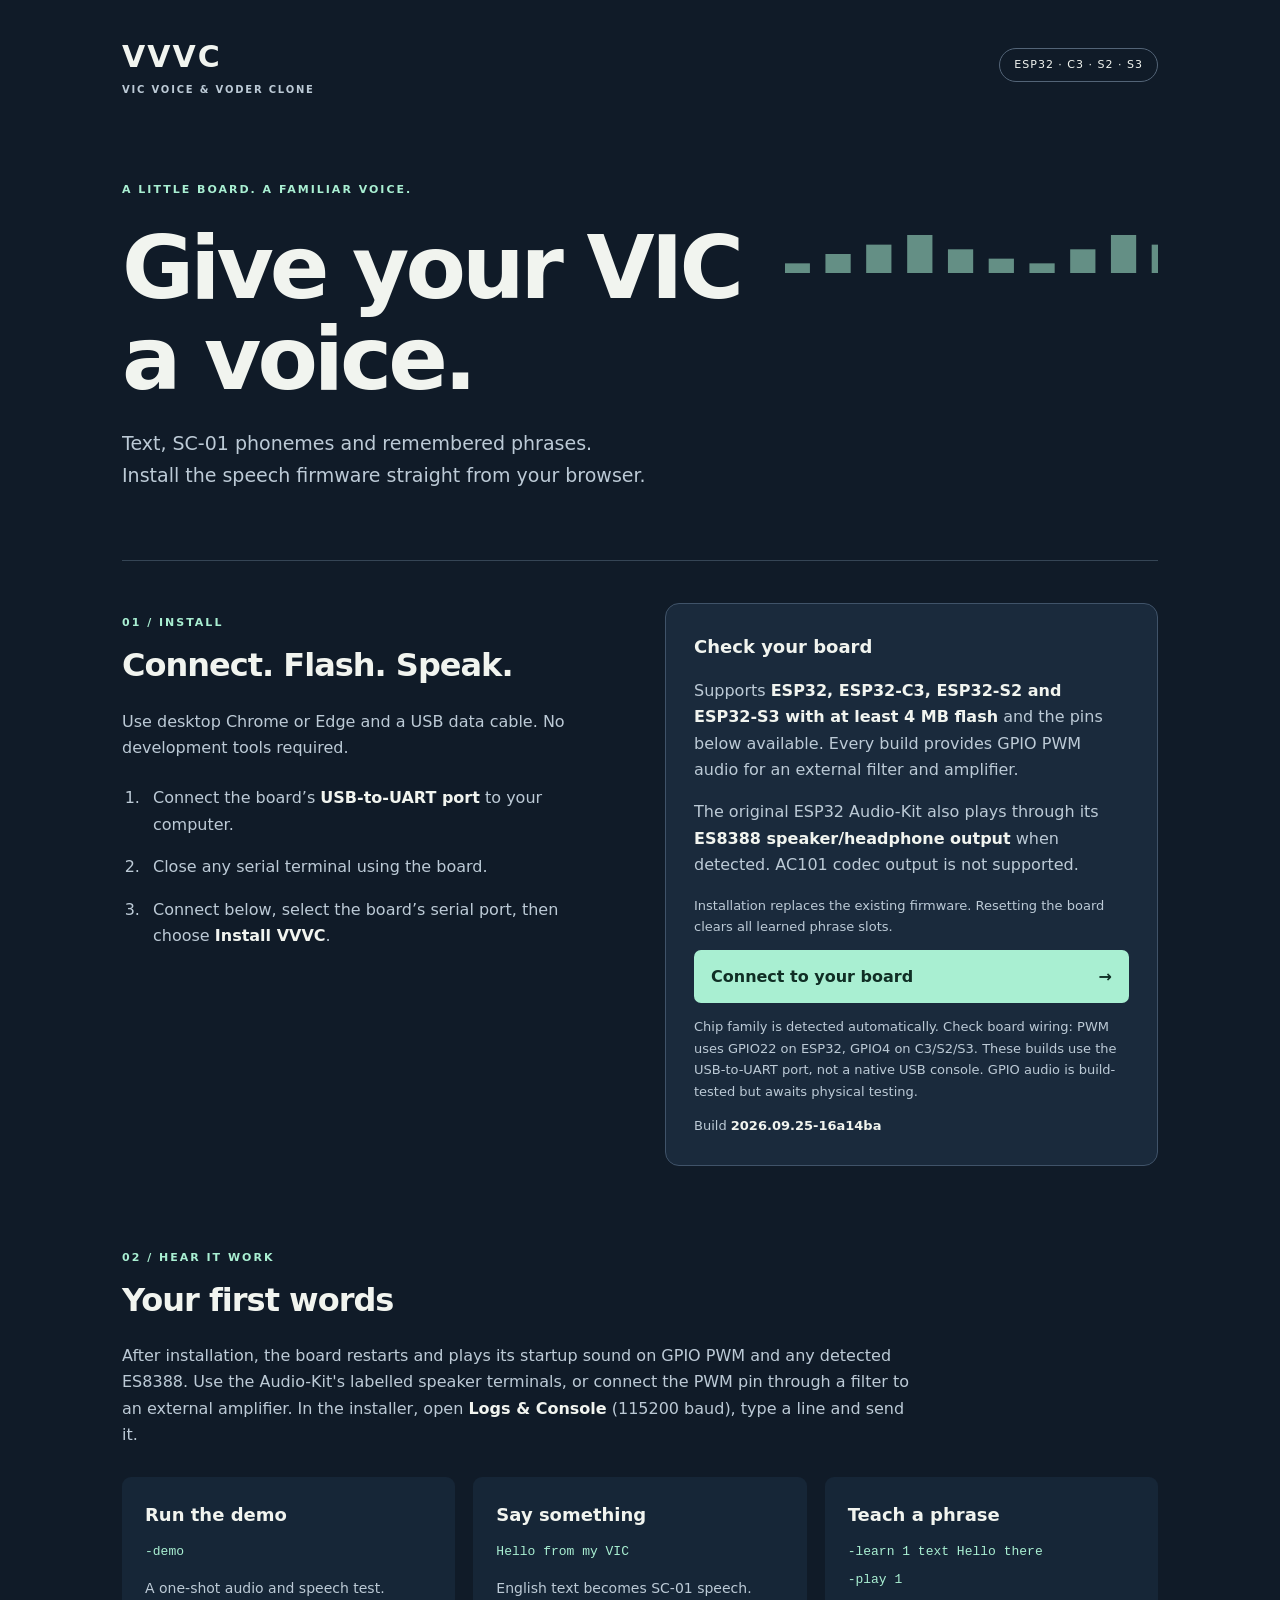
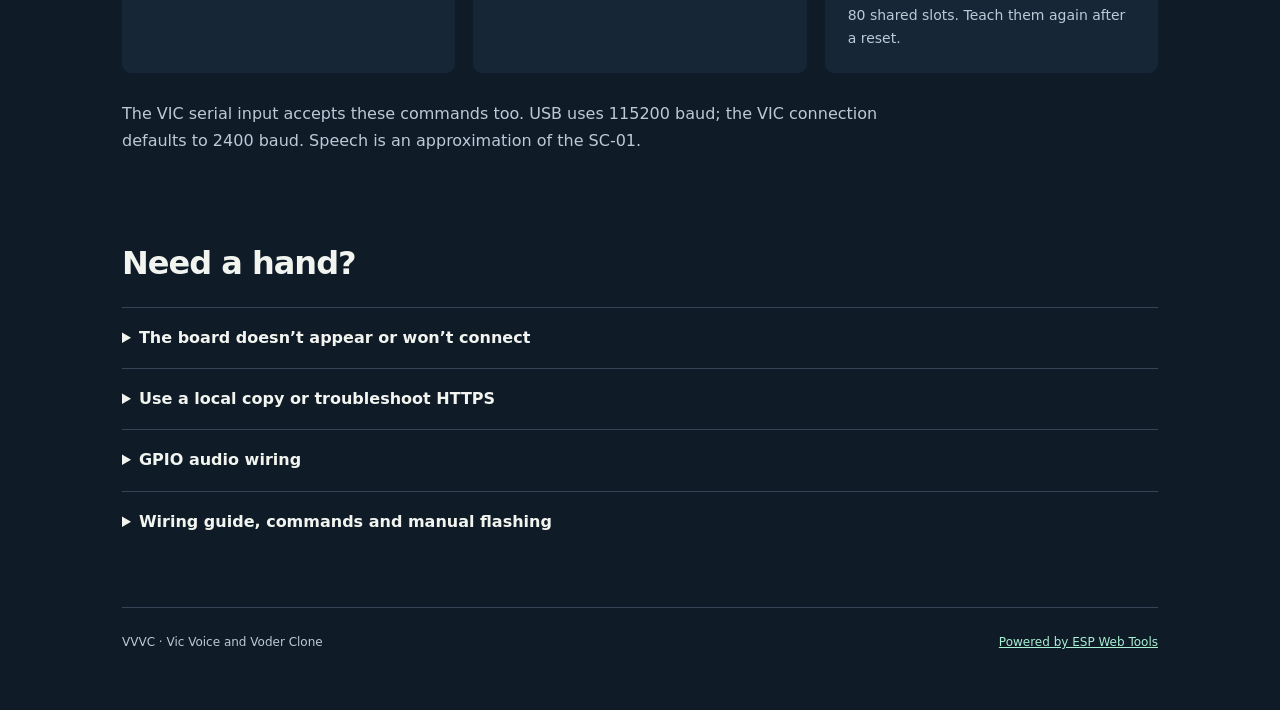
==== commit 49fb95d6: "Publish current VVVC browser installer" ====
--- a/index.html
+++ b/index.html
@@ -34,7 +34,7 @@
         <span slot="not-allowed">Open this page over HTTPS to connect to your board.</span>
       </esp-web-install-button>
       <p class="small">Chip family is detected automatically. Check board wiring: PWM uses GPIO22 on ESP32, GPIO4 on C3/S2/S3. These builds use the USB-to-UART port, not a native USB console. GPIO audio is build-tested but awaits physical testing.</p>
-      <p class="release">Build <strong>2026.09.24-679d99e</strong></p>
+      <p class="release">Build <strong>2026.09.25-16a14ba</strong></p>
     </div>
   </section>
   <section class="after" aria-labelledby="test-title"><p class="eyebrow">02 / HEAR IT WORK</p><h2 id="test-title">Your first words</h2>
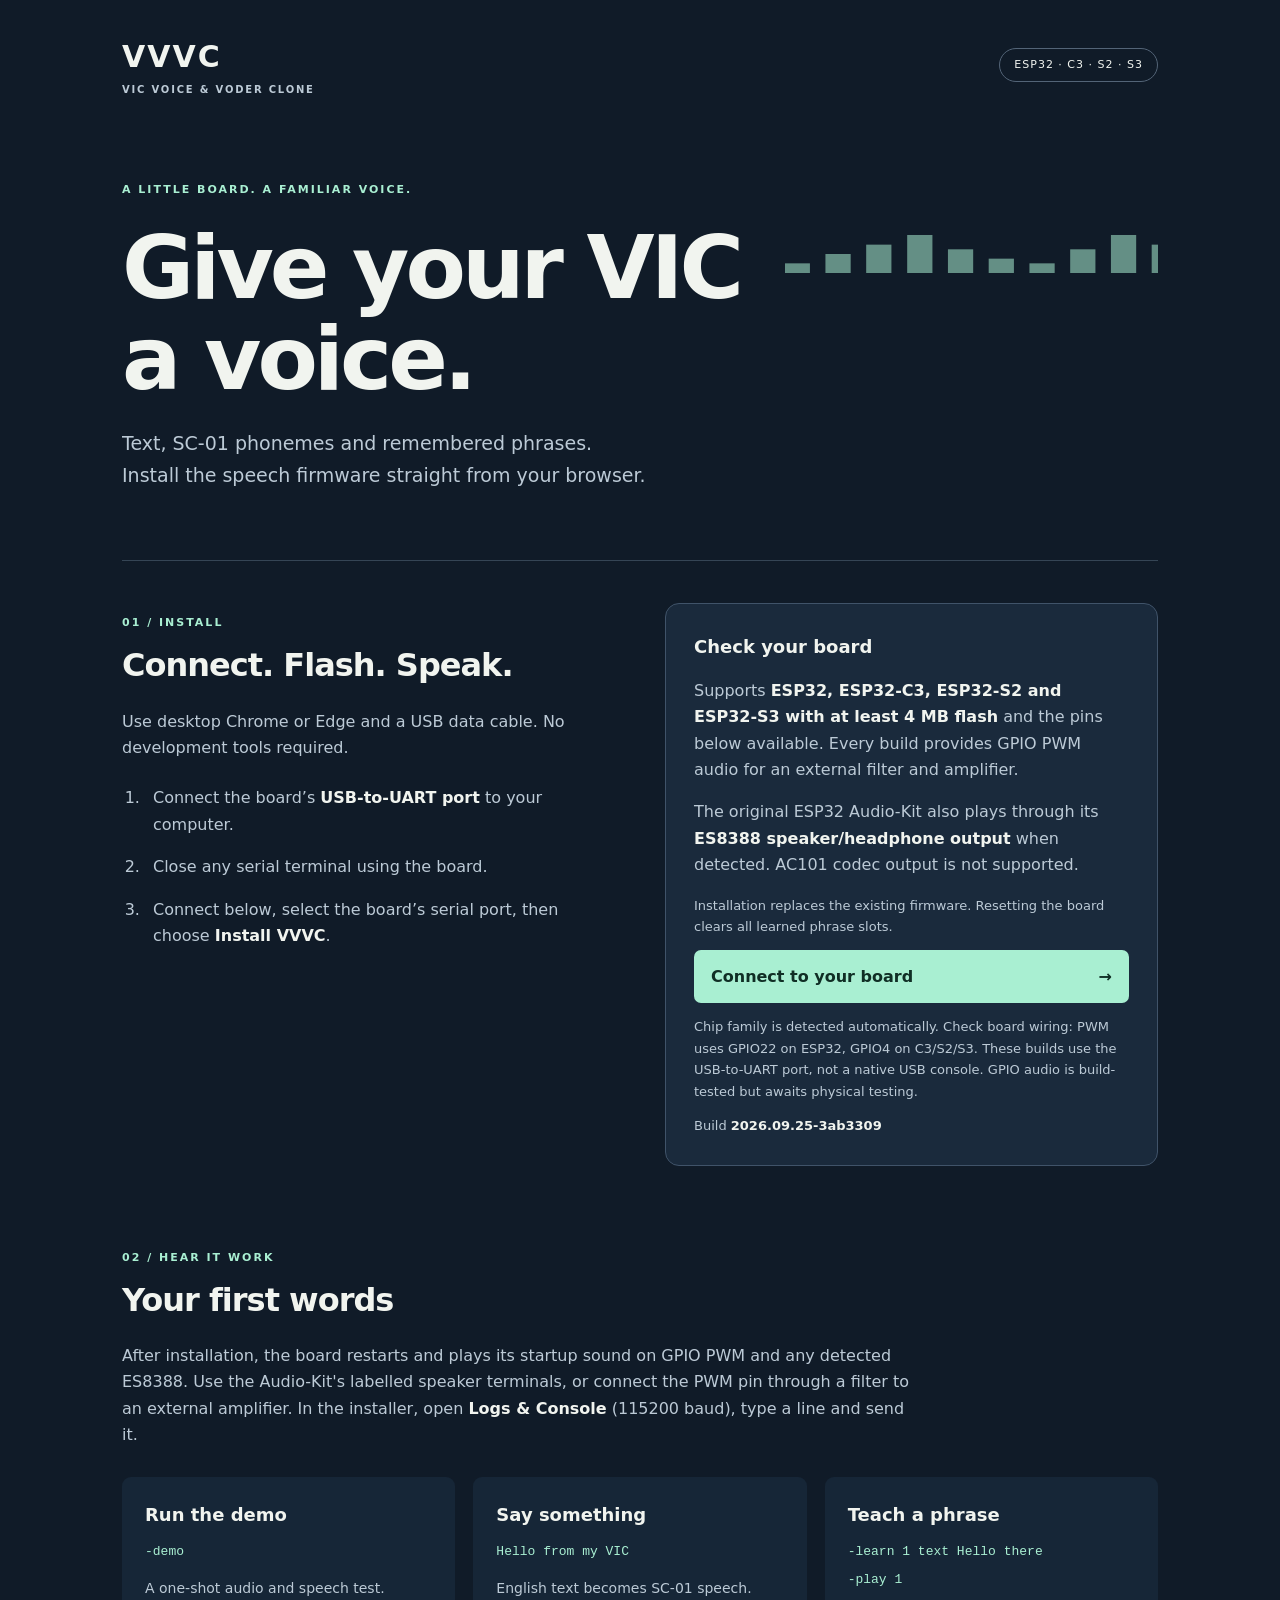
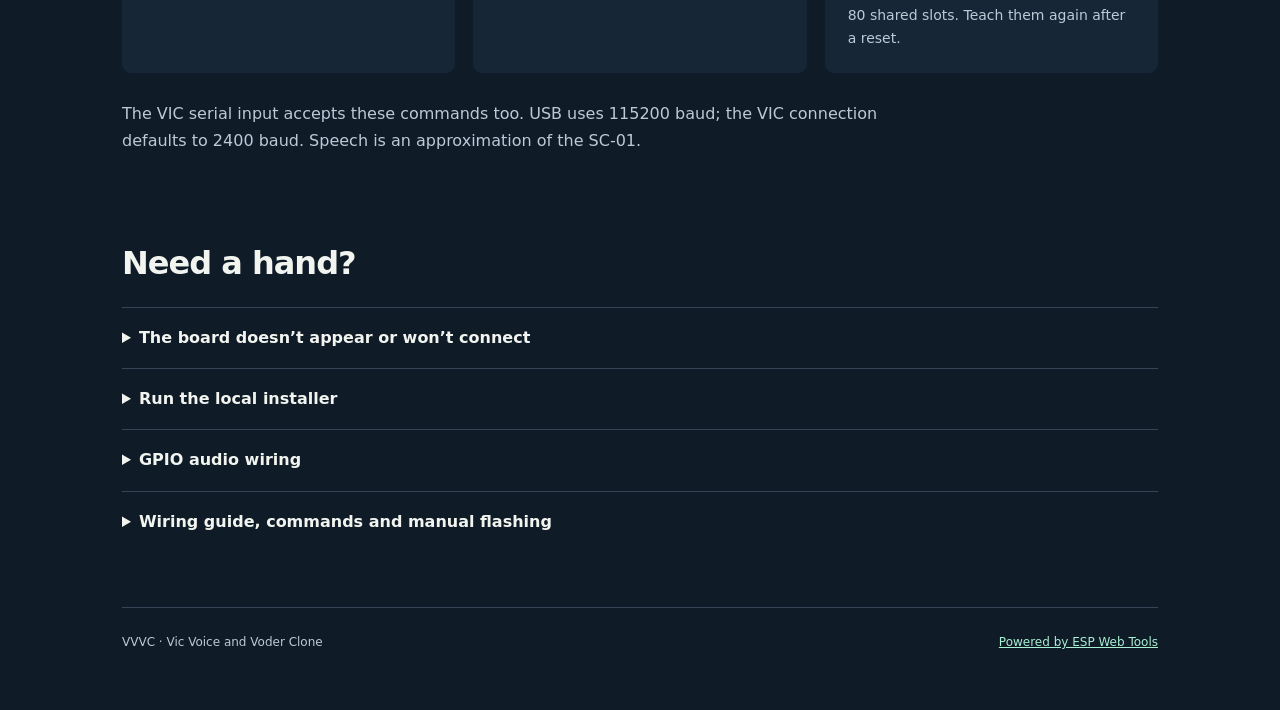
==== commit ccf360d1: "Publish current VVVC browser installer" ====
--- a/index.html
+++ b/index.html
@@ -34,7 +34,7 @@
         <span slot="not-allowed">Open this page over HTTPS to connect to your board.</span>
       </esp-web-install-button>
       <p class="small">Chip family is detected automatically. Check board wiring: PWM uses GPIO22 on ESP32, GPIO4 on C3/S2/S3. These builds use the USB-to-UART port, not a native USB console. GPIO audio is build-tested but awaits physical testing.</p>
-      <p class="release">Build <strong>2026.09.25-16a14ba</strong></p>
+      <p class="release">Build <strong>2026.09.25-3ab3309</strong></p>
     </div>
   </section>
   <section class="after" aria-labelledby="test-title"><p class="eyebrow">02 / HEAR IT WORK</p><h2 id="test-title">Your first words</h2>
@@ -43,13 +43,13 @@
     <p>The VIC serial input accepts these commands too. USB uses 115200 baud; the VIC connection defaults to 2400 baud. Speech is an approximation of the SC-01.</p>
   </section>
   <section class="help"><h2>Need a hand?</h2><details><summary>The board doesn’t appear or won’t connect</summary><p>Check that the cable carries data and uses the USB-to-UART connector. Close other serial programs. If the installer stays on “Connecting”, hold BOOT while connecting, then release it once flashing begins. A missing serial port may require the USB bridge manufacturer’s driver.</p></details>
-    <details><summary>Use a local copy or troubleshoot HTTPS</summary><p>This HTTPS site can flash directly from Chrome or Edge. For a local copy, <a href="vvvc-local-installer.zip" download>download the installer ZIP</a>, extract it, then double-click <strong>start-local.bat</strong> on Windows. This requires Python 3. Open <strong>http://localhost:8765</strong> in Chrome or Edge and leave the launcher window open while flashing. Do not open index.html directly from a drive.</p><p>Browsers need HTTPS with a trusted certificate or localhost to access USB serial ports. An ordinary HTTP website can provide downloads, but cannot connect to your board.</p></details>
+    <details><summary>Run the local installer</summary><p>This page can flash directly from Chrome or Edge. To use the installer offline, <a href="vvvc-local-installer.zip" download>download the installer ZIP</a>, extract it, then double-click <strong>start-local.bat</strong> on Windows. This requires Python 3. Open <strong>http://localhost:8765</strong> in Chrome or Edge and leave the launcher window open while flashing. Do not open index.html directly from a drive.</p></details>
     <details><summary>GPIO audio wiring</summary><p><strong>ESP32: GPIO22. C3/S2/S3: GPIO4.</strong> The signal is 8-bit PWM with a 156.25 kHz carrier, idle at 50% duty. It needs a low-pass filter, DC-blocking capacitor and amplifier. Never connect a speaker or headphones directly to a GPIO.</p><pre>PWM -- 1k --+-- 4.7k --+-- 1uF film -- amplifier input
            |         |
           22nF      4.7nF
            |         |
 GND -------+---------+-------------- amplifier ground</pre><p>Use a high-impedance amplifier input (47 kOhm or greater), short wires and low initial volume. Check your board schematic for pin conflicts. The GPIO and codec carry the same sound with independent buffering, so they are not phase-aligned.</p><p>VIC UART RX/TX: GPIO18/5 on ESP32; GPIO6/7 on C3/S2/S3. The VIC transmit line still needs 5 V to 3.3 V level conversion. On the classic ESP32, GPIO33/32 are reserved for codec detection.</p></details>
-    <details><summary>Wiring guide, commands and manual flashing</summary><p><a href="guide.pdf">Audio-Kit user &amp; VIC-20 wiring guide (review draft, PDF)</a> — includes connector viewing directions, examples and phrase learning. This earlier guide does not cover the new GPIO circuit or C3/S2/S3 pin assignments above.</p><p>Choose the image for your chip family. All merged images include the bootloader and partition table and are flashed at <code>0x0</code>.</p><ul><li><a href="firmware/vvvc-esp32-26ab51cab584ed73.bin" download>ESP32 merged firmware</a></li><li><a href="firmware/vvvc-esp32c3-a80797969e1f2220.bin" download>ESP32-C3 merged firmware</a></li><li><a href="firmware/vvvc-esp32s2-a0f435d031085f73.bin" download>ESP32-S2 merged firmware</a></li><li><a href="firmware/vvvc-esp32s3-840fc54f69fe7b0f.bin" download>ESP32-S3 merged firmware</a></li></ul><p><a href="release.json">Build details and SHA-256 checksums</a></p></details>
+    <details><summary>Wiring guide, commands and manual flashing</summary><p><a href="guide.pdf">VVVC user and VIC-20 wiring guide (PDF)</a> — connector viewing directions, examples, phrase learning and GPIO audio filtering.</p><p>Choose the image for your chip family. All merged images include the bootloader and partition table and are flashed at <code>0x0</code>.</p><ul><li><a href="firmware/vvvc-esp32-26ab51cab584ed73.bin" download>ESP32 merged firmware</a></li><li><a href="firmware/vvvc-esp32c3-a80797969e1f2220.bin" download>ESP32-C3 merged firmware</a></li><li><a href="firmware/vvvc-esp32s2-a0f435d031085f73.bin" download>ESP32-S2 merged firmware</a></li><li><a href="firmware/vvvc-esp32s3-840fc54f69fe7b0f.bin" download>ESP32-S3 merged firmware</a></li></ul><p><a href="release.json">Build details and SHA-256 checksums</a></p></details>
   </section>
   <footer><span>VVVC · Vic Voice and Voder Clone</span><a href="https://esphome.github.io/esp-web-tools/">Powered by ESP Web Tools</a></footer>
 </main>
